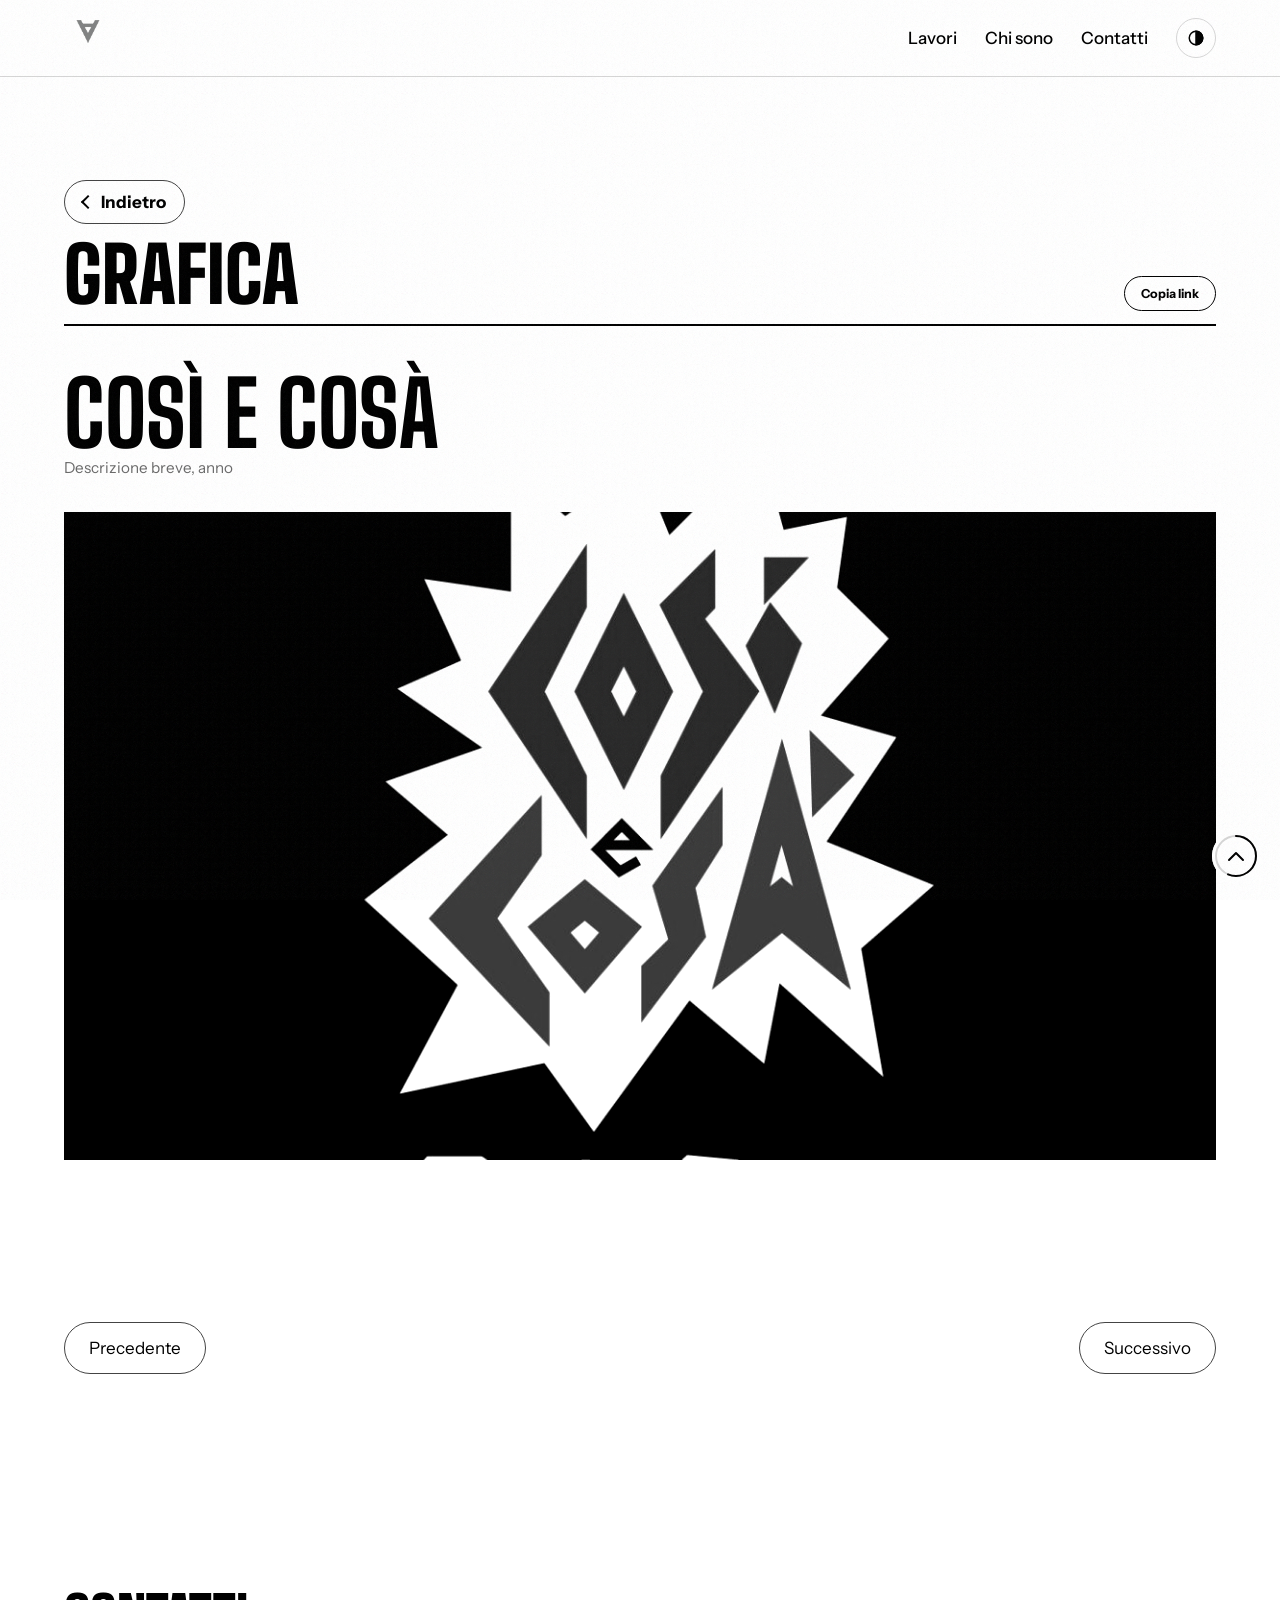
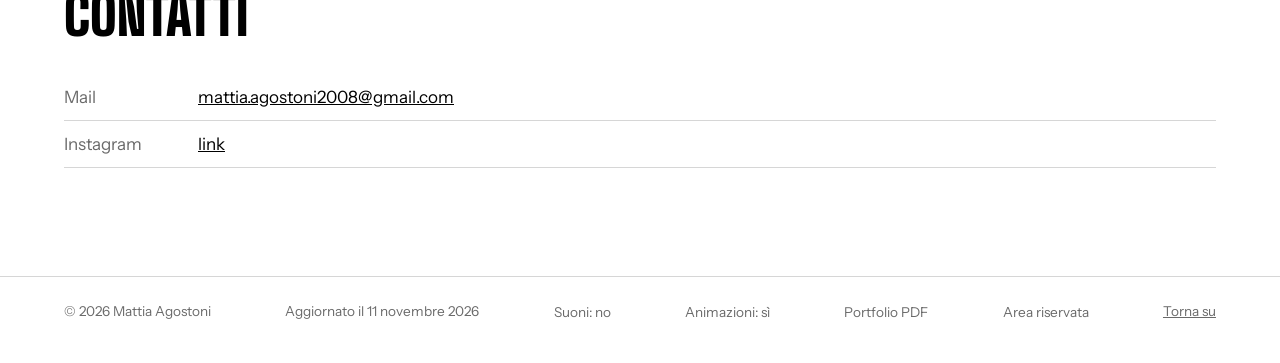
==== p/cosi-e-cosa.html @ ca1e12ce "Aggiornamento portfolio" ====
<!DOCTYPE html><html lang="it"><head><meta charset="utf-8"><meta name="viewport" content="width=device-width,initial-scale=1"><title>COSì E COSà | Mattia Agostoni</title><meta name="description" content="Descrizione breve, anno"><link rel="canonical" href="https://mattia-agostoni.vercel.app/p/cosi-e-cosa.html"><meta property="og:type" content="article"><meta property="og:title" content="COSì E COSà"><meta property="og:description" content="Descrizione breve, anno"><meta property="og:url" content="https://mattia-agostoni.vercel.app/p/cosi-e-cosa.html"><meta property="og:image" content="https://mattia-agostoni.vercel.app/immagini/1794385702316-6.jpg"><meta name="twitter:card" content="summary_large_image"><link rel="stylesheet" href="/style.css"><script>location.replace("/#/Grafica/cosi-e-cosa")</script></head><body><main class="nf"><h1>COSì E COSà</h1><p>Descrizione breve, anno</p><img src="https://mattia-agostoni.vercel.app/immagini/1794385702316-6.jpg" alt="COSì E COSà" style="max-width:min(100%,900px)"><a class="nfb" href="/#/Grafica/cosi-e-cosa">Apri il progetto</a></main></body></html>
---- style.css ----
*{box-sizing:border-box;margin:0;padding:0}
:root{--k:#000;--w:#fff;--g:#7a7a7a;--l:#262626;--d:'Big Shoulders Display',Impact,'Arial Narrow',sans-serif}
html{scroll-behavior:smooth}
body{background:var(--k);color:var(--w);font:400 17px/1.55 'Instrument Sans',system-ui,sans-serif;overflow-x:hidden}
body::after{content:"";position:fixed;inset:0;pointer-events:none;opacity:.1;z-index:50;animation:gr .7s steps(4) infinite;background:url("data:image/svg+xml,%3Csvg xmlns='http://www.w3.org/2000/svg' width='200' height='200'%3E%3Cfilter id='n'%3E%3CfeTurbulence baseFrequency='.9' numOctaves='2'/%3E%3C/filter%3E%3Crect width='200' height='200' filter='url(%23n)'/%3E%3C/svg%3E")}
a{color:inherit}
ul{list-style:none}
img:not([src]){display:none}
section{padding:14vh 5vw}
:focus-visible{outline:2px solid var(--w);outline-offset:3px}

/* nav */
.nav{position:fixed;top:0;left:0;right:0;z-index:20;display:flex;justify-content:space-between;align-items:center;padding:14px 5vw;background:rgba(0,0,0,.82);backdrop-filter:blur(8px);border-bottom:1px solid var(--l)}
.logo{display:flex;align-items:center;gap:10px;min-width:60px;min-height:36px;font:900 1.7rem var(--d)}
.logo img{height:36px;width:auto}
.logo img.iv{filter:invert(1)}
.logo img[src]~span{display:none}
.nav nav{display:flex;gap:28px}
.nav nav a{text-decoration:none;font-weight:500}
.nav nav a:hover{text-decoration:underline;text-underline-offset:6px}

/* hero */
.hero{position:relative;overflow:hidden;isolation:isolate;min-height:100vh;display:flex;flex-direction:column;justify-content:flex-end;padding:0 5vw 7vh}
h1{font:900 clamp(4.5rem,13vw,13rem)/.8 var(--d);text-transform:uppercase;letter-spacing:-.015em}
h1 span{display:block;animation:up 1.1s cubic-bezier(.16,1,.3,1) both}h1 .o{animation-delay:.15s}@keyframes up{from{transform:translateY(35%);clip-path:inset(100% 0 0 0)}to{transform:none;clip-path:inset(-30% -5% -30% -5%)}}
.o{color:transparent;-webkit-text-stroke:2px var(--w)}
.row{display:flex;justify-content:space-between;align-items:end;gap:24px;margin-top:5vh;border-top:1px solid var(--l);padding-top:22px}
.row p{max-width:36ch;font-size:1.15rem}
.row a{font-weight:700;text-underline-offset:6px}

/* headings */
.sh{position:relative;border-bottom:1px solid var(--l);padding-bottom:14px;margin-bottom:6vh}
h2{font:900 clamp(2.8rem,8vw,7rem)/.95 var(--d);text-transform:uppercase}

/* work */
#grid{display:grid;grid-template-columns:repeat(auto-fill,minmax(min(100%,340px),1fr));gap:56px 28px}
.card:nth-child(3n+2){margin-top:9vh}
.card{position:relative}
.ph,.media{position:relative;overflow:hidden;background:repeating-linear-gradient(45deg,#161616 0 10px,#0e0e0e 10px 20px)}
.media{aspect-ratio:4/5;cursor:pointer}
.card:nth-child(3n+2) .media{aspect-ratio:1}
.card:nth-child(3n) .media{aspect-ratio:5/4}
.ph img,.media img{width:100%;height:100%;object-fit:cover;filter:grayscale(1) contrast(1.12);transition:filter .5s,transform .7s}
.card:hover .media img{filter:none;transform:scale(1.04)}
.card[data-video] .media::after{content:"";position:absolute;right:16px;bottom:16px;width:52px;height:52px;border-radius:50%;background:var(--w) url("data:image/svg+xml,%3Csvg xmlns='http://www.w3.org/2000/svg' viewBox='0 0 24 24'%3E%3Cpath d='M9 6.5v11l9-5.5z'/%3E%3C/svg%3E") center/26px no-repeat}
.meta{padding-top:14px}
h3{font:800 1.9rem/1 var(--d);text-transform:uppercase}
.meta p{color:var(--g)}

/* about (inverted) */
.inv{background:var(--w);color:var(--k)}
.inv .sh{border-color:#c9c9c9}
.inv .ph{background:repeating-linear-gradient(45deg,#e4e4e4 0 10px,#efefef 10px 20px)}
.ab{display:grid;grid-template-columns:1fr 1.5fr;gap:6vw;align-items:start}
.ph{aspect-ratio:3/4;cursor:default}
.big{font:500 clamp(1.4rem,2.7vw,2.5rem)/1.25;max-width:30ch}
h4{font:800 1.5rem var(--d);text-transform:uppercase;margin:6vh 0 8px}
#sk li,#ct li{display:flex;gap:14px;align-items:baseline;padding:10px 0;border-bottom:1px solid currentColor}
#sk{max-width:520px}

/* contacts */
.mail{display:block;font:900 clamp(2.2rem,9vw,9rem)/.95 var(--d);text-transform:uppercase;text-decoration:none;word-break:break-all;margin-bottom:6vh}
.mail:hover{color:transparent;-webkit-text-stroke:2px var(--w)}
#ct li{border-color:var(--l)}
#ct li span{min-width:120px;color:var(--g)}
footer{display:flex;justify-content:space-between;padding:24px 5vw 40px;color:var(--g);border-top:1px solid var(--l)}

/* editor */
button{font:700 .78rem 'Instrument Sans',sans-serif;background:var(--w);color:var(--k);border:0;padding:10px 14px;cursor:pointer}
button:hover{background:#cfcfcf}
.tl,.ad,.x{display:none}
.tl{position:absolute;top:10px;left:10px;right:10px;flex-wrap:wrap;gap:6px;z-index:3}
.ad{background:none;color:inherit;border:1px dashed currentColor;width:100%;margin-top:34px;padding:16px}
.ad:hover{background:rgba(127,127,127,.2)}
.x{cursor:pointer;margin-left:auto;font-size:.75rem;background:var(--w);color:var(--k);padding:2px 7px}
body.edit .tl{display:flex}
body.edit .ad{display:block}
body.edit .x{display:inline}
body.edit [data-e]{outline:1px dashed #888;outline-offset:3px;cursor:text}
body.edit [data-img]{outline:2px dashed #888;outline-offset:-2px;cursor:copy}
body.edit .media{cursor:copy}
#bar{display:none;position:fixed;bottom:16px;left:50%;transform:translateX(-50%);z-index:60;background:var(--k);border:1px solid #555;padding:8px;gap:8px;align-items:center;max-width:96vw;flex-wrap:wrap;justify-content:center}
html.admin #bar{display:flex}
#bar b{font-size:.75rem;color:var(--g);padding:0 8px}
#ts{position:fixed;top:80px;left:50%;transform:translateX(-50%);z-index:80;background:var(--w);color:var(--k);padding:12px 18px;font-weight:700;display:none;max-width:90vw}
#ts.on{display:block}

/* pagine e animazioni */
body:not(.pg) #lavori,body.pg .hero,body.pg #chi,body.pg #ix{display:none}
#lavori{padding-top:20vh}
.bk{display:block;margin-bottom:14px;font-weight:700;text-underline-offset:6px}
.sh::after{content:"";position:absolute;left:0;right:0;bottom:-1px;height:2px;background:currentColor;transform:scaleX(0);transform-origin:left;transition:transform 1.3s cubic-bezier(.16,1,.3,1)}
.sh.vw::after{transform:none}
.sh h2{transform:translateY(45%);clip-path:inset(100% 0 0 0);transition:transform 1s cubic-bezier(.16,1,.3,1),clip-path 1s cubic-bezier(.16,1,.3,1)}
.sh.vw h2{transform:none;clip-path:inset(-20% -2% -20% -2%)}
.ab .ph{clip-path:inset(0 100% 0 0);transition:clip-path 1.3s cubic-bezier(.7,0,.2,1)}
.ab.vw .ph{clip-path:inset(0)}
#cats li{display:flex;align-items:baseline;gap:20px;padding:2.2vh 0;border-bottom:1px solid var(--l);opacity:0;transform:translateY(60px);transition:opacity .8s,transform 1s cubic-bezier(.16,1,.3,1)}
#ix.vw #cats li{opacity:1;transform:none}
#cats li:nth-child(2){transition-delay:.12s}#cats li:nth-child(3){transition-delay:.24s}#cats li:nth-child(4){transition-delay:.36s}
#cats a{font:900 clamp(3.4rem,13vw,12rem)/.92 var(--d);text-transform:uppercase;text-decoration:none;transition:transform .6s cubic-bezier(.16,1,.3,1),color .3s}
#cats li:hover a{transform:translateX(3vw);color:transparent;-webkit-text-stroke:2px var(--w)}
#cats .n{margin-left:auto;color:var(--g);white-space:nowrap}
#lavori .card{animation:cin 1s cubic-bezier(.16,1,.3,1) backwards}
#lavori .card:nth-child(2){animation-delay:.1s}#lavori .card:nth-child(3){animation-delay:.2s}#lavori .card:nth-child(4){animation-delay:.3s}
@keyframes cin{from{clip-path:inset(100% 0 0 0);transform:translateY(50px)}to{clip-path:inset(0);transform:none}}
#wp{position:fixed;inset:0;background:var(--w);z-index:85;transform:translateY(100%);pointer-events:none}
#wp b{position:absolute;inset:0;display:grid;place-items:center;font:900 clamp(3rem,16vw,14rem)/1 var(--d);color:var(--k);text-transform:uppercase}
#wp.go{animation:wp 1.05s cubic-bezier(.76,0,.24,1)}
@keyframes wp{0%{transform:translateY(100%)}45%,55%{transform:none}100%{transform:translateY(-100%)}}
#fp{position:fixed;left:0;top:0;width:min(26vw,300px);aspect-ratio:4/5;overflow:hidden;pointer-events:none;z-index:40;opacity:0;background:#111;transition:transform .45s cubic-bezier(.16,1,.3,1),opacity .3s}
#fp.on{opacity:1}
#fp img{width:100%;height:100%;object-fit:cover;filter:grayscale(1) contrast(1.1)}
@media(hover:none){#fp{display:none}}
/* novita */
@keyframes gr{25%{background-position:-40px 30px}50%{background-position:30px -50px}75%{background-position:-20px -20px}}
#pg{position:fixed;top:0;left:0;height:3px;width:0;background:var(--w);z-index:90}
.reel{position:absolute;inset:0;width:100%;height:100%;object-fit:cover;filter:grayscale(1) contrast(1.25);opacity:.5;z-index:-1}
.reel:not([src]){display:none}
.sx{display:flex;justify-content:space-between;align-items:end;gap:16px}
.fb{display:flex;flex-wrap:wrap;gap:8px;margin-bottom:5vh}
.f{background:none;color:var(--w);border:1px solid var(--w);padding:9px 16px;border-radius:99px}
.f:hover{background:#222}
.f.on{background:var(--w);color:var(--k)}
.gal{display:none}
.pv{position:absolute;inset:0;width:100%;height:100%;object-fit:cover;filter:grayscale(1)}
#lbn{position:absolute;bottom:20px;left:0;right:0;display:flex;justify-content:center;align-items:center;gap:16px}
.ba{position:relative;width:min(92vw,1000px);aspect-ratio:4/3;overflow:hidden}
#lbc .ba img{position:absolute;inset:0;width:100%;height:100%;max-width:none;max-height:none;object-fit:cover}
.ba i{position:absolute;top:0;bottom:0;width:3px;margin-left:-1px;background:var(--w);pointer-events:none}
.ba span{position:absolute;bottom:12px;padding:3px 9px;background:var(--w);color:var(--k);font-weight:700;font-size:.75rem}
.ba input{position:absolute;inset:0;width:100%;height:100%;opacity:0;cursor:ew-resize}
/* lightbox + cursor */
#lb{position:fixed;inset:0;background:rgba(0,0,0,.95);z-index:70;display:none;place-items:center;padding:4vw}
#lb.on{display:grid}
#lbc img,#lbc video{max-width:92vw;max-height:84vh}
#lbc iframe{width:min(92vw,1100px);aspect-ratio:16/9;border:0}
#lb [data-act=close]{position:absolute;top:16px;right:16px}
#cu{position:fixed;left:-99px;top:-99px;width:16px;height:16px;border-radius:50%;background:#fff;mix-blend-mode:difference;pointer-events:none;z-index:99;transform:translate(-50%,-50%);transition:width .3s,height .3s}
#cu.h{width:60px;height:60px}
#cu.s{width:240px;height:240px}
@media(hover:none){#cu{display:none}}
@media(max-width:720px){.ab{grid-template-columns:1fr}.card:nth-child(3n+2){margin-top:0}.nav nav{gap:16px}.row{flex-direction:column;align-items:start}}
@media(prefers-reduced-motion:reduce){*{transition:none!important;animation:none!important;scroll-behavior:auto!important}}

#bar button{background:none;color:var(--w);border:1px solid #666}
#bar button:hover{background:#222}
#bar [data-act=pub]{background:var(--w);color:var(--k);border-color:var(--w)}
#bar [data-act=pub]:hover{background:#cfcfcf}
.lk{background:none;color:var(--g);padding:0;font-weight:400;font-size:.85rem}
.lk:hover{background:none;color:var(--w)}

#sk{max-width:680px}
#sk li{flex-wrap:wrap;align-items:center;border:0;padding:12px 0;gap:6px 16px}
#sk li>span:first-child{flex:0 0 min(46%,260px)}
.bar{flex:1;min-width:80px;height:10px;background:rgba(127,127,127,.3);overflow:hidden}
.bar i{display:block;height:100%;background:currentColor;transform:scaleX(0);transform-origin:left;transition:transform 1.5s cubic-bezier(.16,1,.3,1)}
.ab.vw .bar i{transform:scaleX(var(--p))}
.pc{min-width:3.4em;text-align:right;font-variant-numeric:tabular-nums}
.rg{display:none;flex:1 0 100%;accent-color:currentColor}
body.edit .rg{display:block}
body.edit .sel{outline:2px solid currentColor}

/* editor moderno */
#bar{border-radius:28px;padding:6px;gap:4px;background:rgba(18,18,18,.85);backdrop-filter:blur(14px);border:1px solid #333;box-shadow:0 10px 40px rgba(0,0,0,.55)}
#bar button,#bar summary,.tl button,.tl summary{display:inline-block;background:none;color:#fff;border:0;border-radius:99px;padding:10px 16px;font:600 .85rem 'Instrument Sans',sans-serif;cursor:pointer;list-style:none}
#bar button:hover,#bar summary:hover{background:#2a2a2a}
#bar .pb{background:#fff;color:#000}
#bar .pb:hover{background:#ddd}
.tz{display:flex}
.sw i{display:inline-block;width:34px;height:20px;border-radius:99px;background:#444;position:relative;vertical-align:middle;margin-right:8px;transition:background .25s}
.sw i::after{content:"";position:absolute;top:3px;left:3px;width:14px;height:14px;border-radius:50%;background:#fff;transition:transform .25s}
.sw.on i{background:#fff}
.sw.on i::after{transform:translateX(14px);background:#000}
.mn{position:relative}
.mn summary::-webkit-details-marker{display:none}
.mn>div{position:absolute;bottom:calc(100% + 12px);left:50%;transform:translateX(-50%);min-width:200px;background:#121212;border:1px solid #333;border-radius:18px;padding:6px;display:grid;box-shadow:0 10px 40px rgba(0,0,0,.55);z-index:5}
.mn>div button{text-align:left;border-radius:12px;white-space:nowrap}
.tl button,.tl summary{background:rgba(0,0,0,.75);backdrop-filter:blur(8px);padding:8px 14px;font-size:.8rem}
.tl button:hover,.tl summary:hover{background:#000}
.tl .mn>div{bottom:auto;top:calc(100% + 8px);left:0;transform:none}
.ad{border-radius:16px}
#ts{border-radius:14px}
body.edit [data-e]{outline:1px solid rgba(150,150,150,.4);outline-offset:4px;border-radius:3px}
body.edit [data-e]:hover{outline-color:currentColor}
body.edit [data-img]{outline:2px solid rgba(255,255,255,.45);outline-offset:-2px}
body.edit .media::before,body.edit .ph::before{content:"Cambia foto";position:absolute;left:50%;top:50%;transform:translate(-50%,-50%);z-index:2;padding:8px 14px;border-radius:99px;background:rgba(0,0,0,.75);color:#fff;font:600 .8rem 'Instrument Sans',sans-serif;opacity:0;transition:opacity .2s;pointer-events:none}
body.edit .media:hover::before,body.edit .ph:hover::before{opacity:1}
body.edit .sel{outline:2px solid currentColor}
#md{position:fixed;inset:0;z-index:95;background:rgba(0,0,0,.7);backdrop-filter:blur(6px);display:none;place-items:center}
#md.on{display:grid}
#mf{background:#111;color:#fff;border:1px solid #333;border-radius:20px;padding:26px;width:min(92vw,420px);display:grid;gap:16px}
#mt{font:700 1.15rem 'Instrument Sans',sans-serif}
#mi{background:#000;color:#fff;border:1px solid #444;border-radius:12px;padding:13px 16px;font:inherit}
#mi:focus{outline:2px solid #fff}
#mf div{display:flex;gap:8px;justify-content:flex-end}
#mf button{border-radius:99px;padding:10px 20px}
#mx{background:none;color:#fff;border:1px solid #444}
body.edit .media:not(:has(img[src]))::before{content:"+ Copertina";opacity:1}
div.mail:hover{color:inherit;-webkit-text-stroke:0}
.mn>div{max-height:60vh;overflow:auto}

.logo{min-height:48px;font-size:2.1rem}
.logo img{height:48px}
body:not(.edit) .logo{cursor:pointer}
#cats .x{margin-left:8px}
#grid.dense{grid-auto-rows:8px;grid-auto-flow:row dense;row-gap:0}
#grid.dense .card{margin-top:0;align-self:start}

/* pulsanti piu moderni */
button{border-radius:99px;transition:background .2s,color .2s,transform .2s}
button:active{transform:scale(.96)}
.x{border-radius:99px;padding:4px 11px;font-weight:600}
.nav nav a{position:relative;padding:4px 0}
.nav nav a::after{content:"";position:absolute;left:0;right:0;bottom:0;height:1.5px;background:currentColor;transform:scaleX(0);transform-origin:right;transition:transform .5s cubic-bezier(.16,1,.3,1)}
.nav nav a:hover::after{transform:scaleX(1);transform-origin:left}
.nav nav a:hover{text-decoration:none}
.row a{display:inline-flex;align-items:center;gap:10px;padding:14px 26px;border:1px solid var(--w);border-radius:99px;text-decoration:none;font-weight:600;transition:background .3s,color .3s,transform .4s cubic-bezier(.16,1,.3,1)}
.row a::after{content:"";width:9px;height:9px;border-right:2px solid currentColor;border-bottom:2px solid currentColor;transform:rotate(45deg) translateY(-2px)}
.row a:hover{background:var(--w);color:var(--k)}
.row a:hover,.f:hover{transform:translate(var(--mx,0px),var(--my,0px))}
.bk{display:inline-flex;align-items:center;gap:8px;padding:8px 18px;border:1px solid #444;border-radius:99px;text-decoration:none;transition:background .25s,color .25s}
.bk::before{content:"";width:8px;height:8px;border-left:2px solid currentColor;border-bottom:2px solid currentColor;transform:rotate(45deg)}
.bk:hover{background:var(--w);color:var(--k)}
.hero h1{transform:translateY(var(--sy,0px));will-change:transform}
.card h3{display:inline;background:linear-gradient(currentColor,currentColor) 0 100%/0 2px no-repeat;transition:background-size .5s cubic-bezier(.16,1,.3,1)}
.card:hover h3{background-size:100% 2px}
/* lightbox */
#lb.on{animation:fade .3s}
#lbc>*{animation:lbc .5s cubic-bezier(.16,1,.3,1)}
#lb .lbx,#lb .lbp,#lb .lbq{display:grid;place-items:center;width:52px;height:52px;padding:0;border-radius:50%;background:rgba(255,255,255,.1);color:#fff;border:1px solid rgba(255,255,255,.18);backdrop-filter:blur(10px);transition:background .25s,color .25s,transform .35s cubic-bezier(.16,1,.3,1)}
#lb .lbx:hover,#lb .lbp:hover,#lb .lbq:hover{background:#fff;color:#000}
#lb .lbx{position:absolute;top:20px;right:20px}
#lb .lbx:hover{transform:rotate(90deg)}
#lbn{position:absolute;inset:0;display:block;pointer-events:none}
#lbn .lbp,#lbn .lbq{position:absolute;top:calc(50% - 26px);pointer-events:auto}
#lbn .lbp{left:20px}
#lbn .lbq{right:20px}
#lbn .lbp:hover{transform:translateX(-4px)}
#lbn .lbq:hover{transform:translateX(4px)}
#lbs{position:absolute;bottom:24px;left:50%;transform:translateX(-50%);padding:6px 14px;border-radius:99px;background:rgba(255,255,255,.1);backdrop-filter:blur(10px);font-size:.85rem;font-variant-numeric:tabular-nums}
#lbs:empty{display:none}
/* animazioni */
@keyframes fade{from{opacity:0}}
@keyframes lbc{from{opacity:0;transform:scale(.96)}}
@keyframes tin{from{opacity:0;transform:translate(-50%,-14px)}}
@keyframes pop{from{opacity:0;transform:translateY(14px) scale(.97)}}
@keyframes mnin{from{opacity:0;transform:translate(-50%,8px) scale(.97)}}
@keyframes mnin2{from{opacity:0;transform:translateY(-6px) scale(.97)}}
@keyframes barin{from{opacity:0;transform:translate(-50%,24px)}}
#ts.on{animation:tin .4s cubic-bezier(.16,1,.3,1)}
#md.on #mf{animation:pop .4s cubic-bezier(.16,1,.3,1)}
.mn[open]>div{animation:mnin .25s cubic-bezier(.16,1,.3,1)}
.tl .mn[open]>div{animation:mnin2 .25s cubic-bezier(.16,1,.3,1)}
html.admin #bar{animation:barin .7s cubic-bezier(.16,1,.3,1)}

/* transizione di pagina: solo la parola */
#wp{position:fixed;inset:0;z-index:85;display:none;place-items:center;pointer-events:none;background:none;transform:none;mix-blend-mode:difference}
#wp.go{display:grid;animation:none}
#wp b{position:static;display:flex;font:900 clamp(4rem,19vw,19rem)/1 var(--d);color:#fff;text-transform:uppercase;letter-spacing:-.01em}
#wp b span{display:block;overflow:hidden;padding:.05em .01em}
#wp b i{display:block;font-style:normal;animation:wl .85s cubic-bezier(.76,0,.24,1) both;animation-delay:calc(var(--i)*.025s)}
@keyframes wl{0%{transform:translateY(112%) skewY(9deg)}28%,56%{transform:none}100%{transform:translateY(-112%) skewY(-9deg)}}
#root{transition:opacity .22s ease}
body.tr #root{opacity:0}
/* barra di modifica chiusa/aperta */
#bar{width:max-content;max-width:96vw;gap:0;flex-wrap:nowrap;padding:5px}
#bar .bt{position:relative;flex:none;display:grid;place-items:center;width:46px;height:46px;padding:0;border-radius:50%;background:#fff;color:#000}
#bar .bt:hover{background:#ddd;transform:scale(1.06)}
.bt svg{grid-area:1/1;transition:transform .55s cubic-bezier(.16,1,.3,1),opacity .3s}
.bt .i2{opacity:0;transform:rotate(-90deg) scale(.5)}
#bar.open .bt .i1{opacity:0;transform:rotate(90deg) scale(.5)}
#bar.open .bt .i2{opacity:1;transform:none}
body.edit .bt::after{content:"";position:absolute;top:0;right:0;width:12px;height:12px;border-radius:50%;background:#22c55e;border:2px solid #121212}
.bi{display:flex;flex-wrap:nowrap;align-items:center;gap:4px;max-width:0;overflow:hidden;opacity:0;transition:max-width .7s cubic-bezier(.16,1,.3,1),opacity .4s}
#bar.open .bi{opacity:1}
#bar.full .bi{overflow:visible}
.bi>*{flex:none}
.bi>:first-child{margin-left:8px}
#bar button,#bar summary{white-space:nowrap}
#bar.open .bi>*{animation:bc .55s cubic-bezier(.16,1,.3,1) both}
.bi>:nth-child(1){animation-delay:.08s}.bi>:nth-child(2){animation-delay:.12s}.bi>:nth-child(3){animation-delay:.16s}.bi>:nth-child(4){animation-delay:.2s}
.bi>:nth-child(5){animation-delay:.24s}.bi>:nth-child(6){animation-delay:.28s}.bi>:nth-child(7){animation-delay:.32s}.bi>:nth-child(8){animation-delay:.36s}
@keyframes bc{from{opacity:0;transform:translateY(10px) scale(.92)}}
@media(max-width:820px){.bi{flex-wrap:wrap;justify-content:center}}

/* tema chiaro */
html.lt{--k:#fff;--w:#000;--g:#6a6a6a;--l:#d6d6d6}
html.lt .nav{background:rgba(255,255,255,.85)}
html.lt .ph,html.lt .media{background:repeating-linear-gradient(45deg,#e8e8e8 0 10px,#f2f2f2 10px 20px)}
html.lt .inv .ph{background:repeating-linear-gradient(45deg,#161616 0 10px,#0e0e0e 10px 20px)}
html.lt body::after{opacity:.06}
.nav nav{align-items:center}
.th{display:grid;place-items:center;width:40px;height:40px;padding:0;background:none;color:inherit;border:1px solid var(--l);border-radius:50%}
.th:hover{background:var(--w);color:var(--k)}
::view-transition-old(root),::view-transition-new(root){animation:none;mix-blend-mode:normal}
::view-transition-new(root){animation:vtc .8s cubic-bezier(.16,1,.3,1)}
@keyframes vtc{from{clip-path:circle(0 at var(--tx,50%) var(--ty,50%))}to{clip-path:circle(150vmax at var(--tx,50%) var(--ty,50%))}}
/* pagina del progetto */
.card .det{display:none}
.dsc{font-size:clamp(1.1rem,1.8vw,1.5rem);line-height:1.5;max-width:60ch}
.dsc:empty{display:none}
body.edit .dsc:empty{display:block;color:#777}
body.edit .dsc:empty::before{content:"Racconta il progetto: idea, ruolo, strumenti, risultato…"}
.emb iframe,.emb video{width:100%;aspect-ratio:16/9;border:0;margin-bottom:28px;background:#000}
body.pj #grid{display:block}
body.pj .card{margin-top:0!important;display:flex;flex-direction:column;gap:32px;animation:none}
body.pj .card .meta{order:1;padding:0}
body.pj .card .media{order:2;aspect-ratio:16/9;cursor:zoom-in;transform:none!important}
body.pj .card .det{display:block;order:3;max-width:900px}
body.pj .card .gal{display:grid;order:4;grid-template-columns:repeat(auto-fit,minmax(min(100%,420px),1fr));gap:20px}
body.pj .card .gal img{width:100%;height:auto;cursor:zoom-in}
body.pj .card h3{display:block;font-size:clamp(2.6rem,9vw,8rem);line-height:.95;background:none}
body.pj [data-act=film],body.pj #lavori>.ad{display:none!important}
#pn{display:none}
body.pj #pn{display:flex;justify-content:space-between;gap:16px;flex-wrap:wrap;margin-top:10vh}
#pn a{padding:12px 24px;border:1px solid #444;border-radius:99px;text-decoration:none;transition:background .25s,color .25s}
#pn a:hover{background:var(--w);color:var(--k)}
/* bozze, trascinamento, inclinazione */
body:not(.edit) .card[data-draft]{display:none}
body.edit .card[data-draft]{opacity:.45}
body.edit .card[data-draft] .meta::after{content:"Bozza: nascosto ai visitatori";display:block;margin-top:6px;font-size:.8rem;color:var(--g)}
.dg{display:inline-block;cursor:grab;background:rgba(0,0,0,.75);color:#fff;border-radius:99px;padding:8px 14px;font:600 .8rem 'Instrument Sans',sans-serif;user-select:none}
.card.dragging{opacity:.35}
.media{transition:transform .3s cubic-bezier(.16,1,.3,1)}
body:not(.edit):not(.pj) .card:hover .media{transform:perspective(900px) rotateX(var(--rx,0deg)) rotateY(var(--ry,0deg)) scale(1.02)}
/* nome, cursore con scritte, scrivimi */
.hero h1 .ch{display:inline-block;font-style:normal;transition:transform .35s cubic-bezier(.16,1,.3,1)}
#cu{display:grid;place-items:center}
#cu::after{content:attr(data-t);color:#000;font:700 .78rem 'Instrument Sans',sans-serif;opacity:0;transition:opacity .2s}
#cu.l{width:88px;height:88px}
#cu.l::after{opacity:1}
.acts{display:flex;gap:10px;flex-wrap:wrap}
.row a.wr{background:var(--w);color:var(--k)}
.row a.wr::after{display:none}
.row a.wr:hover{background:transparent;color:var(--w)}
/* CV */
#cv:not(:has(#tl li)):not(:has(#cvl[data-f])){display:none}
body.edit #cv{display:block!important}
body.pg #cv{display:none!important}
#tl{max-width:900px}
#tl li{display:grid;grid-template-columns:140px 1fr auto;gap:8px 24px;padding:22px 0;border-bottom:1px solid var(--l);align-items:baseline}
.yr{font:800 1.6rem var(--d);text-transform:uppercase}
#tl p{color:var(--g)}
.dlcv{display:inline-flex;margin-top:5vh;padding:14px 26px;border-radius:99px;background:var(--w);color:var(--k);font-weight:700;text-decoration:none;transition:transform .3s cubic-bezier(.16,1,.3,1)}
.dlcv:hover{transform:translateY(-3px)}
#cvl:not([data-f]){display:none}
@media(max-width:720px){#tl li{grid-template-columns:90px 1fr}}
/* anteprima da telefono */
#pvw{position:fixed;inset:0;z-index:92;background:rgba(0,0,0,.82);backdrop-filter:blur(8px);display:none;place-items:center}
#pvw.on{display:grid;animation:fade .3s}
#pvf{width:min(94vw,402px);height:min(88vh,850px);border-radius:40px;border:9px solid #222;overflow:hidden;background:#000;box-shadow:0 30px 90px rgba(0,0,0,.6)}
#pvf iframe{width:100%;height:100%;border:0;background:#000}
#pvw .lbx{position:absolute;top:20px;right:20px;display:grid;place-items:center;width:52px;height:52px;padding:0;border-radius:50%;background:rgba(255,255,255,.1);color:#fff;border:1px solid rgba(255,255,255,.18)}
#pvw .lbx:hover{background:#fff;color:#000}

/* disponibilita */
.avail{display:inline-flex;align-items:center;gap:10px;align-self:flex-start;padding:8px 16px;border:1px solid var(--l);border-radius:99px;margin-bottom:3vh;font-size:.9rem}
.avail i{width:9px;height:9px;border-radius:50%;background:#22c55e;animation:pulse 2s infinite}
@keyframes pulse{0%{box-shadow:0 0 0 0 rgba(34,197,94,.6)}70%,100%{box-shadow:0 0 0 10px rgba(34,197,94,0)}}
.avail[data-off]{display:none}
body.edit .avail[data-off]{display:inline-flex;opacity:.45}
/* in evidenza */
#feat:not(:has(.fi)){display:none}
body.pg #feat{display:none}
#fw{display:grid;grid-template-columns:repeat(auto-fit,minmax(min(100%,300px),1fr));gap:28px}
.fi{display:grid;gap:8px;text-decoration:none}
.fm{display:block;aspect-ratio:4/5;overflow:hidden;background:repeating-linear-gradient(45deg,#161616 0 10px,#0e0e0e 10px 20px)}
.fm img{width:100%;height:100%;object-fit:cover;filter:grayscale(1) contrast(1.1);transition:filter .5s,transform .7s cubic-bezier(.16,1,.3,1)}
.fi:hover .fm img{filter:none;transform:scale(1.05)}
.fi b{font:800 1.5rem/1 var(--d);text-transform:uppercase}
.fi small{color:var(--g)}
body.edit .card[data-feat] .meta::before{content:"In evidenza";display:inline-block;margin-bottom:6px;padding:3px 10px;border-radius:99px;background:var(--w);color:var(--k);font-size:.75rem;font-weight:700}
/* colori e font del progetto */
.card .pal{display:none}
body.pj .card .pal{display:flex;flex-wrap:wrap;gap:12px 20px;align-items:center;margin-top:22px}
body.pj .card .pal:not(:has(.col)):not(:has(.fnt:not(:empty))){display:none}
body.pj.edit .card .pal{display:flex!important}
.cols{display:flex;flex-wrap:wrap;gap:10px}
.col{position:relative;display:inline-flex;align-items:center;gap:10px;padding:6px 14px 6px 6px;border:1px solid var(--l);border-radius:99px;cursor:copy}
.col i{width:30px;height:30px;border-radius:50%;border:1px solid rgba(127,127,127,.4)}
.col b:not(.x){font:600 .85rem 'Instrument Sans',sans-serif;letter-spacing:.04em}
.cin{display:none}
body.edit .cin{display:block;position:absolute;left:6px;top:6px;width:30px;height:30px;opacity:0;cursor:pointer;padding:0;border:0}
.fnt{color:var(--g);font-size:.95rem}
.fnt:not(:empty)::before{content:"Font: "}
body.edit .fnt:empty::before{content:"Font usati (es. Big Shoulders Display, Instrument Sans)";color:#777}
.pal .ad{width:auto;margin:0;padding:10px 16px}
/* blocchi della pagina progetto */
.bks{display:flex;flex-direction:column;gap:36px;margin-top:8px}
.blk{position:relative}
.b-t{font-size:clamp(1.1rem,1.8vw,1.5rem);line-height:1.55;max-width:60ch}
.blk blockquote{font:800 clamp(1.8rem,4.5vw,3.6rem)/1.05 var(--d);text-transform:uppercase;border-left:3px solid currentColor;padding-left:24px;margin:0}
.blk .qn{color:var(--g);margin-top:12px;padding-left:27px}
.bp{position:relative;overflow:hidden;aspect-ratio:4/3;background:repeating-linear-gradient(45deg,#161616 0 10px,#0e0e0e 10px 20px)}
.bp img{width:100%;height:100%;object-fit:cover;display:block}
.blk[data-t=i] .bp:has(img[src]){aspect-ratio:auto}
.blk[data-t=i] .bp img{height:auto}
.blk[data-t=i2] .bc{display:grid;grid-template-columns:1fr 1fr;gap:20px}
.blk[data-t=i2] .bp{aspect-ratio:4/5}
.bks img{cursor:zoom-in}
body.edit .bks img{cursor:copy}
.vb iframe,.vb video{width:100%;aspect-ratio:16/9;border:0;background:#000;display:block}
.vb:empty{aspect-ratio:16/9;background:repeating-linear-gradient(45deg,#161616 0 10px,#0e0e0e 10px 20px)}
.bct{display:none}
body.edit .bct{display:flex;gap:6px;position:absolute;top:8px;right:8px;z-index:3}
.bct button{background:rgba(0,0,0,.75);color:#fff;backdrop-filter:blur(8px);padding:7px 13px;font-size:.78rem}
.addb{display:none}
body.edit.pj .addb{display:flex;flex-wrap:wrap;gap:8px;align-items:center;margin-top:30px;padding-top:24px;border-top:1px dashed #555}
.addb span{color:var(--g)}
.addb button{background:none;color:var(--w);border:1px solid var(--l)}
.addb button:hover{background:var(--w);color:var(--k)}
@media(max-width:720px){.blk[data-t=i2] .bc{grid-template-columns:1fr}}

/* rullino automatico */
#mq{display:none;overflow:hidden;cursor:grab;touch-action:pan-y;user-select:none;-webkit-user-select:none;-webkit-mask-image:linear-gradient(90deg,transparent,#000 5%,#000 95%,transparent);mask-image:linear-gradient(90deg,transparent,#000 5%,#000 95%,transparent)}
#mq:active{cursor:grabbing}
body.film:not(.edit):not(.pj) #mq{display:block}
body.film:not(.edit):not(.pj) #grid{display:none}
.mt{display:flex;align-items:flex-start;gap:24px;width:max-content;will-change:transform}
.mi{flex:none;width:clamp(240px,26vw,380px);display:grid;gap:10px;text-decoration:none;-webkit-user-drag:none}
.mm{display:block;overflow:hidden;aspect-ratio:4/5;background:repeating-linear-gradient(45deg,#161616 0 10px,#0e0e0e 10px 20px)}
.mm img{width:100%;height:100%;object-fit:cover;filter:grayscale(1) contrast(1.1);transition:filter .5s,transform .7s cubic-bezier(.16,1,.3,1);pointer-events:none}
.mi:hover .mm img{filter:none;transform:scale(1.05)}
.mi b{font:800 1.6rem/1 var(--d);text-transform:uppercase}
.mi small{color:var(--g)}
/* parole che cambiano */
.rot{display:flex;flex-wrap:wrap;align-items:baseline;gap:.35em;margin-top:3vh;font:800 clamp(1.3rem,2.6vw,2.2rem)/1.15 var(--d);text-transform:uppercase;letter-spacing:.02em}
.rot .rw{min-width:1ch}
.cr{display:inline-block;width:3px;height:.95em;background:currentColor;margin-left:2px;transform:translateY(.12em);animation:blink 1s steps(1) infinite}
@keyframes blink{50%{opacity:0}}
.rot .x{margin-left:10px;font-family:'Instrument Sans',sans-serif;text-transform:none;letter-spacing:0}
/* numeri */
.stats{display:flex;flex-wrap:wrap;gap:4vh 8vw;padding:9vh 5vw;border-top:1px solid var(--l)}
.stat b{display:block;font:900 clamp(3.5rem,9vw,8rem)/1 var(--d);font-variant-numeric:tabular-nums}
.stat span{display:block;color:var(--g);margin-top:6px}
body.pg #st{display:none}
#st:not(:has(.stat:not([hidden]))){display:none}
/* copia link, aggiornato il, torna su */
.cpl{display:none}
body.pj .cpl{display:inline-block}
footer{flex-wrap:wrap;gap:8px 20px}
.upd{color:var(--g);font-size:.85rem}
.upd:empty{display:none}
#up{position:fixed;right:20px;bottom:20px;z-index:30;width:48px;height:48px;border-radius:50%;display:grid;place-items:center;background:var(--k);color:var(--w);cursor:pointer;opacity:0;pointer-events:none;transform:translateY(12px);transition:opacity .3s,transform .5s cubic-bezier(.16,1,.3,1)}
#up.on{opacity:1;pointer-events:auto;transform:none}
#up:hover{transform:translateY(-3px)}
#up svg{position:absolute;inset:2px;width:44px;height:44px}
#up .r0{stroke:var(--l)}
#up .r1{stroke:var(--w);transform:rotate(-90deg);transform-origin:center}

/* gerarchia dei testi */
:root{--e:cubic-bezier(.16,1,.3,1)}
section{padding:12vh 5vw}
.hero{padding-top:clamp(100px,16vh,160px)}
h1{font-size:clamp(4.2rem,12vw,12rem)}
.avail{font-size:.85rem;font-weight:500;margin-bottom:2.5vh}
.rot{font:700 clamp(1.1rem,2vw,1.6rem)/1.2 var(--d);letter-spacing:.06em;margin-top:2.5vh}
.rot>span:first-child{color:var(--g)}
.row{margin-top:4vh}
.row p{font-size:clamp(1rem,1.25vw,1.15rem);line-height:1.6;color:var(--g);max-width:42ch}
h2{font-size:clamp(2.4rem,6vw,5rem)}
.sh{margin-bottom:5vh}
#cats a{font-size:clamp(2.8rem,9.5vw,8.5rem)}
h3{font-size:1.6rem}
.meta p{font-size:.95rem}
body.pj .card h3{font-size:clamp(2.4rem,7vw,6rem)}
.big{font-size:clamp(1.3rem,2.2vw,1.9rem);line-height:1.35;font-weight:500;max-width:34ch}
h4{font:700 .8rem 'Instrument Sans',sans-serif;letter-spacing:.14em;text-transform:uppercase;color:var(--g);margin:5vh 0 6px}
#sk li>span:first-child{font-size:1.05rem;font-weight:500}
.mail{font-size:clamp(2rem,7vw,6rem)}
.yr{font-size:1.4rem}
#tl b[data-e]{font-size:1.15rem}
.dsc,.b-t{font-size:clamp(1.05rem,1.5vw,1.3rem);line-height:1.6}
.blk blockquote{font-size:clamp(1.6rem,3.8vw,3rem)}
.fi b,.mi b{font-size:1.4rem}
footer{font-size:.85rem}
/* numeri dentro Chi sono */
.ab .stats{padding:26px 0 0;margin-top:5vh;gap:2vh 5vw;border-top:1px solid rgba(127,127,127,.35)}
.ab .stat b{font:800 clamp(2rem,3.6vw,3rem)/1 var(--d)}
.ab .stat span{font-size:.9rem}
/* animazioni home */
@keyframes rise{from{opacity:0;transform:translateY(26px)}}
.avail{animation:rise 1s .5s var(--e) backwards}
.rot{animation:rise 1s .7s var(--e) backwards}
.row{animation:rise 1s .9s var(--e) backwards}
.ab .big,.ab #st,.ab h4{opacity:0;transform:translateY(34px);transition:opacity 1s var(--e),transform 1s var(--e)}
.ab.vw .big,.ab.vw #st,.ab.vw h4{opacity:1;transform:none}
.ab .big{transition-delay:.15s}.ab #st{transition-delay:.3s}.ab h4{transition-delay:.4s}
#sk li{position:relative;opacity:0;transform:translateX(-28px);transition:opacity .8s var(--e),transform .9s var(--e);transition-delay:var(--d,0s)}
.ab.vw #sk li{opacity:1;transform:none}
#sk li::after{content:"";position:absolute;left:0;right:0;bottom:0;height:1px;background:currentColor;opacity:.22;transform:scaleX(0);transform-origin:left;transition:transform 1.3s var(--e);transition-delay:var(--d,0s)}
.ab.vw #sk li::after{transform:none}
#sk li:nth-child(1){--d:.45s}#sk li:nth-child(2){--d:.57s}#sk li:nth-child(3){--d:.69s}#sk li:nth-child(4){--d:.81s}#sk li:nth-child(5){--d:.93s}#sk li:nth-child(6){--d:1.05s}#sk li:nth-child(n+7){--d:1.15s}
.bar{height:8px;border-radius:99px}
.bar i{position:relative;overflow:hidden;border-radius:99px;transition-delay:calc(var(--d,0s) + .25s)}
.bar i::after{content:"";position:absolute;inset:0;background:linear-gradient(90deg,transparent,rgba(255,255,255,.6),transparent);transform:translateX(-100%);animation:shn 1.6s 2.2s 2}
@keyframes shn{to{transform:translateX(100%)}}
.pc{font-variant-numeric:tabular-nums}
.mail{clip-path:inset(100% 0 0 0);transform:translateY(40%);transition:transform 1.1s var(--e),clip-path 1.1s var(--e)}
#contatti.vw .mail{clip-path:inset(-20% 0 -20% 0);transform:none}
#ct li{opacity:0;transform:translateY(22px);transition:opacity .9s var(--e),transform .9s var(--e)}
#contatti.vw #ct li{opacity:1;transform:none}
#ct li:nth-child(1){transition-delay:.3s}#ct li:nth-child(2){transition-delay:.4s}#ct li:nth-child(3){transition-delay:.5s}#ct li:nth-child(n+4){transition-delay:.6s}
#tl li{opacity:0;transform:translateY(22px);transition:opacity .9s var(--e),transform .9s var(--e)}
#cv.vw #tl li{opacity:1;transform:none}
#tl li:nth-child(2){transition-delay:.1s}#tl li:nth-child(3){transition-delay:.2s}#tl li:nth-child(n+4){transition-delay:.3s}
#feat.vw .fi{animation:rise .9s var(--e) backwards}
#feat.vw .fi:nth-child(2){animation-delay:.12s}#feat.vw .fi:nth-child(3){animation-delay:.24s}#feat.vw .fi:nth-child(n+4){animation-delay:.36s}
/* passaggio rullino e griglia */
.mi{animation:mi .9s var(--e) backwards;animation-delay:calc(var(--i,0)*80ms)}
@keyframes mi{from{opacity:0;transform:translateX(90px) scale(.95)}}
@keyframes mo{to{opacity:0;transform:translateX(-140px) scale(.94)}}
@keyframes co{to{opacity:0;transform:translateY(-34px) scale(.95)}}
#mq.out .mi{animation:mo .4s cubic-bezier(.7,0,.84,0) forwards;animation-delay:calc(var(--i,0)*35ms)}
#grid.out .card{animation:co .4s cubic-bezier(.7,0,.84,0) forwards}
#grid.out .card:nth-child(2){animation-delay:.05s}#grid.out .card:nth-child(3){animation-delay:.1s}#grid.out .card:nth-child(n+4){animation-delay:.15s}

/* formato dell'immagine nella pagina del progetto */
body.pj .card .media{width:min(100%,calc(80vh*var(--arn,1.7778)))}
.blk[data-t=i] .bp{width:min(100%,calc(80vh*var(--arn,9)))}
.blk .bp[style*="aspect-ratio"] img{height:100%;object-fit:cover}
.bct summary{display:inline-block;background:rgba(0,0,0,.75);color:#fff;backdrop-filter:blur(8px);border-radius:99px;padding:7px 13px;font:600 .78rem 'Instrument Sans',sans-serif;list-style:none;cursor:pointer}
.bct .mn>div{bottom:auto;top:calc(100% + 8px);left:auto;right:0;transform:none}
.bct .mn[open]>div{animation:mnin2 .25s cubic-bezier(.16,1,.3,1)}
.bct .mn>div button{background:none;padding:9px 14px;font-size:.8rem}
.bct .mn>div button:hover{background:#2a2a2a}

/* ===== v6 ===== */
:root{--ac:currentColor}
::selection{background:var(--ac);color:var(--k)}
#pg{background:var(--ac)}
.cr{background:var(--ac)}
.bar i{background:var(--ac)}
#up .r1{stroke:var(--ac)}
html.rm *,html.rm *::before,html.rm *::after{animation:none!important;transition:none!important}
html.rm{scroll-behavior:auto}

/* sezioni nuove: nascoste ai visitatori finche' sono vuote */
#tools:not(:has(li)),#aw:not(:has(li)),#rv:not(:has(li)),#dy:not(:has(li)),#how:not(:has(li)),#how[data-off]{display:none}
body.edit #tools,body.edit #aw,body.edit #rv,body.edit #dy,body.edit #how{display:block!important}
body.edit #how[data-off]{opacity:.5}
body.pg #tools,body.pg #how,body.pg #aw,body.pg #rv,body.pg #dy{display:none!important}
body:not(.edit) #cats li.emp{display:none}
body:not(.edit) #ix:not(:has(#cats li:not(.emp))){display:none}
#tai{display:none}
#tw{display:flex;flex-wrap:wrap;gap:10px}
#tw li{display:inline-flex;align-items:center;gap:8px;padding:10px 18px;border:1px solid var(--l);border-radius:99px;font-weight:500}
#hw{counter-reset:st;max-width:900px}
#hw li{counter-increment:st;display:grid;grid-template-columns:60px 1fr auto;gap:4px 24px;padding:22px 0;border-bottom:1px solid var(--l);align-items:baseline}
#hw li::before{content:counter(st,decimal-leading-zero);font:800 1.6rem var(--d);color:var(--g)}
#hw p{color:var(--g)}
#hw b[data-e]{font-size:1.2rem;font-weight:700}
#aws{max-width:900px}
#aws li{display:grid;grid-template-columns:140px 1fr auto;gap:8px 24px;padding:22px 0;border-bottom:1px solid var(--l);align-items:baseline;opacity:0;transform:translateY(22px);transition:opacity .9s var(--e),transform .9s var(--e)}
#aw.vw #aws li{opacity:1;transform:none}
#aws p{color:var(--g)}
#aws b[data-e]{font-size:1.15rem}
#rw{max-width:900px}
#rw .q{display:none;padding:10px 0}
#rw .q.on{display:block;animation:rise .9s var(--e)}
body.edit #rw .q{display:block;margin-bottom:28px}
#rw blockquote{font:800 clamp(1.8rem,4.5vw,3.6rem)/1.05 var(--d);text-transform:uppercase}
#rw .q p{color:var(--g);margin-top:14px}
#dyl{display:grid;gap:60px;max-width:900px}
.po{display:grid;gap:10px}
.po .yr{color:var(--g);font-size:.9rem}
.po h3{font-size:1.8rem}
.po p{max-width:60ch;line-height:1.6}
.po .bp{aspect-ratio:16/9}
body:not(.edit) .po .bp:not(:has(img[src])){display:none}
@media(max-width:720px){#aws li{grid-template-columns:90px 1fr}#hw li{grid-template-columns:44px 1fr}}

/* pagina su misura per un'azienda */
#cst{display:none}
body.cs #cst{display:block}
body.cs #lavori{display:none!important}
body.cs #root>section:not(#cst):not(#contatti){display:none!important}
#cw{display:grid;grid-template-columns:repeat(auto-fit,minmax(min(100%,300px),1fr));gap:28px;margin-top:6vh}
#cst.vw .fi{animation:rise .9s var(--e) backwards}
#cst.vw .fi:nth-child(2){animation-delay:.12s}#cst.vw .fi:nth-child(3){animation-delay:.24s}#cst.vw .fi:nth-child(n+4){animation-delay:.36s}

/* maniglie, trascinamento, foto dal computer */
#cats li,#sk li,#tl li,#aws li,#tw li,#hw li,#rw li,#dyl li{position:relative}
.dh{display:none;position:absolute;left:-30px;top:50%;transform:translateY(-50%);cursor:grab;color:var(--g);font-size:1.1rem;user-select:none;padding:4px}
body.edit .dh{display:inline-block}
.bct .dh{position:static;transform:none;color:#fff;padding:7px 6px}
.dragging2{opacity:.35}
.dz{outline:2px dashed var(--w);outline-offset:6px}
.ph .alt{position:absolute;inset:0;width:100%;height:100%;object-fit:cover;opacity:0;transition:opacity .6s}
.ph:hover .alt[src]{opacity:1}
.ph .x{position:absolute;left:8px;top:8px;z-index:3}
.ext{display:inline-flex;margin-bottom:28px;padding:14px 26px;border-radius:99px;background:var(--w);color:var(--k);font-weight:700;text-decoration:none}
.ext::after{content:" \2197"}

/* barra sul testo, menu "/", finestre */
#ft{position:fixed;z-index:95;display:none;gap:2px;padding:5px;background:#121212;border:1px solid #333;border-radius:99px;box-shadow:0 10px 30px rgba(0,0,0,.5)}
#ft.on{display:flex;animation:pop .2s var(--e)}
#ft button{background:none;color:#fff;border-radius:99px;padding:8px 13px;font:600 .8rem 'Instrument Sans',sans-serif}
#ft button:hover{background:#2a2a2a}
#sm{position:fixed;z-index:95;display:grid;min-width:170px;padding:6px;background:#121212;border:1px solid #333;border-radius:16px;box-shadow:0 10px 30px rgba(0,0,0,.5)}
#sm button{background:none;color:#fff;text-align:left;border-radius:10px;padding:10px 14px;font:600 .85rem 'Instrument Sans',sans-serif}
#sm button:hover{background:#2a2a2a}
#ml{list-style:disc;margin:0 0 6px 18px;color:#ccc;font-size:.92rem;display:grid;gap:6px}
#ov{position:fixed;inset:0;z-index:94;background:rgba(0,0,0,.7);backdrop-filter:blur(8px);display:none;place-items:center;padding:4vw}
#ov.on{display:grid;animation:fade .25s}
#ovp{position:relative;width:min(94vw,560px);max-height:88vh;overflow:auto;background:#111;color:#fff;border:1px solid #333;border-radius:22px;padding:28px;animation:pop .4s var(--e)}
.ovx{position:absolute;top:16px;right:16px;width:38px;height:38px;padding:0;border-radius:50%;background:#222;color:#fff}
#ovt{font:700 1.2rem 'Instrument Sans',sans-serif;margin:0 40px 18px 0}
.ovr{display:flex;align-items:center;gap:8px;padding:12px 0;border-bottom:1px solid #2a2a2a}
.ovr span{flex:1}
.ovr button,.pillb{background:#fff;color:#000;border-radius:99px;padding:9px 16px;font:700 .8rem 'Instrument Sans',sans-serif}
.pillb{display:inline-block;margin-top:16px;text-decoration:none}
.mut{color:#888;font-size:.9rem}
#ovp h4{color:#888;margin:22px 0 10px}
#ovp input:not([type]),#ovp input[type=text],#ovp textarea,#ovp select{width:100%;background:#000;color:#fff;border:1px solid #444;border-radius:12px;padding:12px 14px;font:inherit;margin-bottom:10px}
.cks{display:grid;gap:6px;max-height:200px;overflow:auto;margin:6px 0}
.ck{display:flex;gap:10px;align-items:center;padding:8px 10px;border:1px solid #2a2a2a;border-radius:10px;cursor:pointer}
.ck small{color:#888;margin-left:auto}
.fl{display:flex;justify-content:space-between;align-items:center;gap:12px;margin:10px 0}
.fl select{width:auto!important}
.qr{width:min(100%,320px);background:#fff;border-radius:14px;display:block}

/* presenta, portfolio in PDF, pagine statiche */
.pres{display:inline-flex;align-items:center;padding:14px 26px;border:1px solid var(--l);border-radius:99px;background:none;color:inherit;font:600 1rem 'Instrument Sans',sans-serif}
.pres:hover{background:var(--w);color:var(--k)}
#pr{position:fixed;inset:0;z-index:93;background:#000;color:#fff;display:none}
#pr.on{display:block;animation:fade .3s}
#prs{position:absolute;inset:0;cursor:pointer}
.ps{position:absolute;inset:0;display:grid;grid-template-columns:1.4fr 1fr;align-items:center;gap:4vw;padding:6vh 6vw;animation:lbc .6s var(--e)}
.ps img{width:100%;height:88vh;object-fit:cover}
.ps .pt small{color:#888}
.ps h2{font:900 clamp(2.6rem,6vw,6rem)/.95 var(--d);text-transform:uppercase;margin:12px 0}
.ps p{font-size:clamp(1rem,1.4vw,1.3rem);line-height:1.6;color:#bbb;max-width:40ch}
#pr .lbx,#pr .lbp,#pr .lbq{display:grid;place-items:center;width:52px;height:52px;padding:0;border-radius:50%;background:rgba(255,255,255,.1);color:#fff;border:1px solid rgba(255,255,255,.18);z-index:2}
#pr .lbx:hover,#pr .lbp:hover,#pr .lbq:hover{background:#fff;color:#000}
#pr .lbx{position:absolute;top:20px;right:20px}
#prn{position:absolute;inset:0;pointer-events:none}
#prn .lbp,#prn .lbq{position:absolute;top:calc(50% - 26px);pointer-events:auto}
#prn .lbp{left:20px}
#prn .lbq{right:20px}
#prk{position:absolute;bottom:24px;left:50%;transform:translateX(-50%);padding:6px 14px;border-radius:99px;background:rgba(255,255,255,.1);font-size:.85rem}
@media(max-width:820px){.ps{grid-template-columns:1fr;align-content:center}.ps img{height:48vh}}
#pp{display:none}
@media print{
  @page{size:A4 landscape;margin:0}
  body>*:not(#pp){display:none!important}
  body{background:#fff!important}
  body::after{display:none!important}
  #pp{display:block;background:#fff;color:#000;-webkit-print-color-adjust:exact;print-color-adjust:exact}
  .pps{height:100vh;page-break-after:always;break-after:page;display:grid;grid-template-columns:1.3fr 1fr;gap:40px;padding:48px;align-items:center}
  .pps.pc0{grid-template-columns:1fr;align-content:center}
  .pps h1{font:900 110px/.9 var(--d);text-transform:uppercase}
  .ppi img{width:100%;max-height:calc(100vh - 96px);object-fit:cover}
  .pps h2{font:900 56px/.95 var(--d);text-transform:uppercase}
  .pps p{font-size:16px;line-height:1.5;margin-top:12px;max-width:40ch}
  .pps small{color:#666}
}
.nf{min-height:100vh;display:grid;align-content:center;justify-items:start;gap:24px;padding:0 5vw}
.nf h1{font-size:clamp(2.2rem,7vw,6rem);line-height:.95}
.nfb{display:inline-flex;align-items:center;padding:14px 28px;border:1px solid var(--w);border-radius:99px;text-decoration:none;font-weight:600;color:inherit;transition:background .3s,color .3s}
.nfb:hover{background:var(--w);color:var(--k)}

/* barra di modifica: apertura a molla */
#bar{--sp:cubic-bezier(.34,1.56,.64,1)}
.bi{transition:max-width .9s var(--sp),opacity .4s}
#bar::before{content:"";position:absolute;inset:0;border-radius:inherit;pointer-events:none;background:linear-gradient(110deg,transparent 35%,rgba(255,255,255,.22) 50%,transparent 65%) 220% 0/260% 100% no-repeat}
#bar.open::before{animation:sheen 1.1s .08s var(--e)}
@keyframes sheen{to{background-position:-120% 0}}
#bar:not(.open) .bt{animation:breathe 3s ease-in-out infinite}
@keyframes breathe{0%,100%{box-shadow:0 0 0 0 rgba(255,255,255,.35)}50%{box-shadow:0 0 0 12px rgba(255,255,255,0)}}
#bar.open .bt{animation:bpop .7s var(--sp)}
@keyframes bpop{0%{transform:scale(.8) rotate(-90deg)}60%{transform:scale(1.12) rotate(12deg)}100%{transform:none}}
.bt svg{transition:transform .6s var(--sp),opacity .3s}
@keyframes bc{from{opacity:0;transform:translateY(16px) scale(.88);filter:blur(7px)}}
@keyframes bco{to{opacity:0;transform:translateY(10px) scale(.9);filter:blur(5px)}}
#bar.closing .bi>*{animation:bco .28s cubic-bezier(.7,0,.84,0) both}
#bar.closing .bi>:nth-child(8){animation-delay:0s}#bar.closing .bi>:nth-child(7){animation-delay:.025s}#bar.closing .bi>:nth-child(6){animation-delay:.05s}#bar.closing .bi>:nth-child(5){animation-delay:.075s}
#bar.closing .bi>:nth-child(4){animation-delay:.1s}#bar.closing .bi>:nth-child(3){animation-delay:.125s}#bar.closing .bi>:nth-child(2){animation-delay:.15s}#bar.closing .bi>:nth-child(1){animation-delay:.175s}
#bar.closing .bt{animation:none}
#bar.dirty .bt::after{background:#f59e0b}
#bar .pb.dirty::after{content:"";display:inline-block;width:8px;height:8px;border-radius:50%;background:#f43f5e;margin-left:8px;vertical-align:middle;animation:pulse2 1.6s infinite}
@keyframes pulse2{50%{opacity:.3}}
@media(max-width:820px){
  #bar{bottom:12px}
  #bar button,#bar summary{padding:13px 18px;font-size:.95rem}
  .tl button,.tl summary,.bct button,.bct summary{padding:11px 16px;font-size:.9rem}
  .dh{left:-4px}
}
#fw,#cw{grid-template-columns:repeat(auto-fill,minmax(min(100%,280px),340px))}
#bar button b,#bar summary b{color:inherit;font-size:inherit;padding:0}
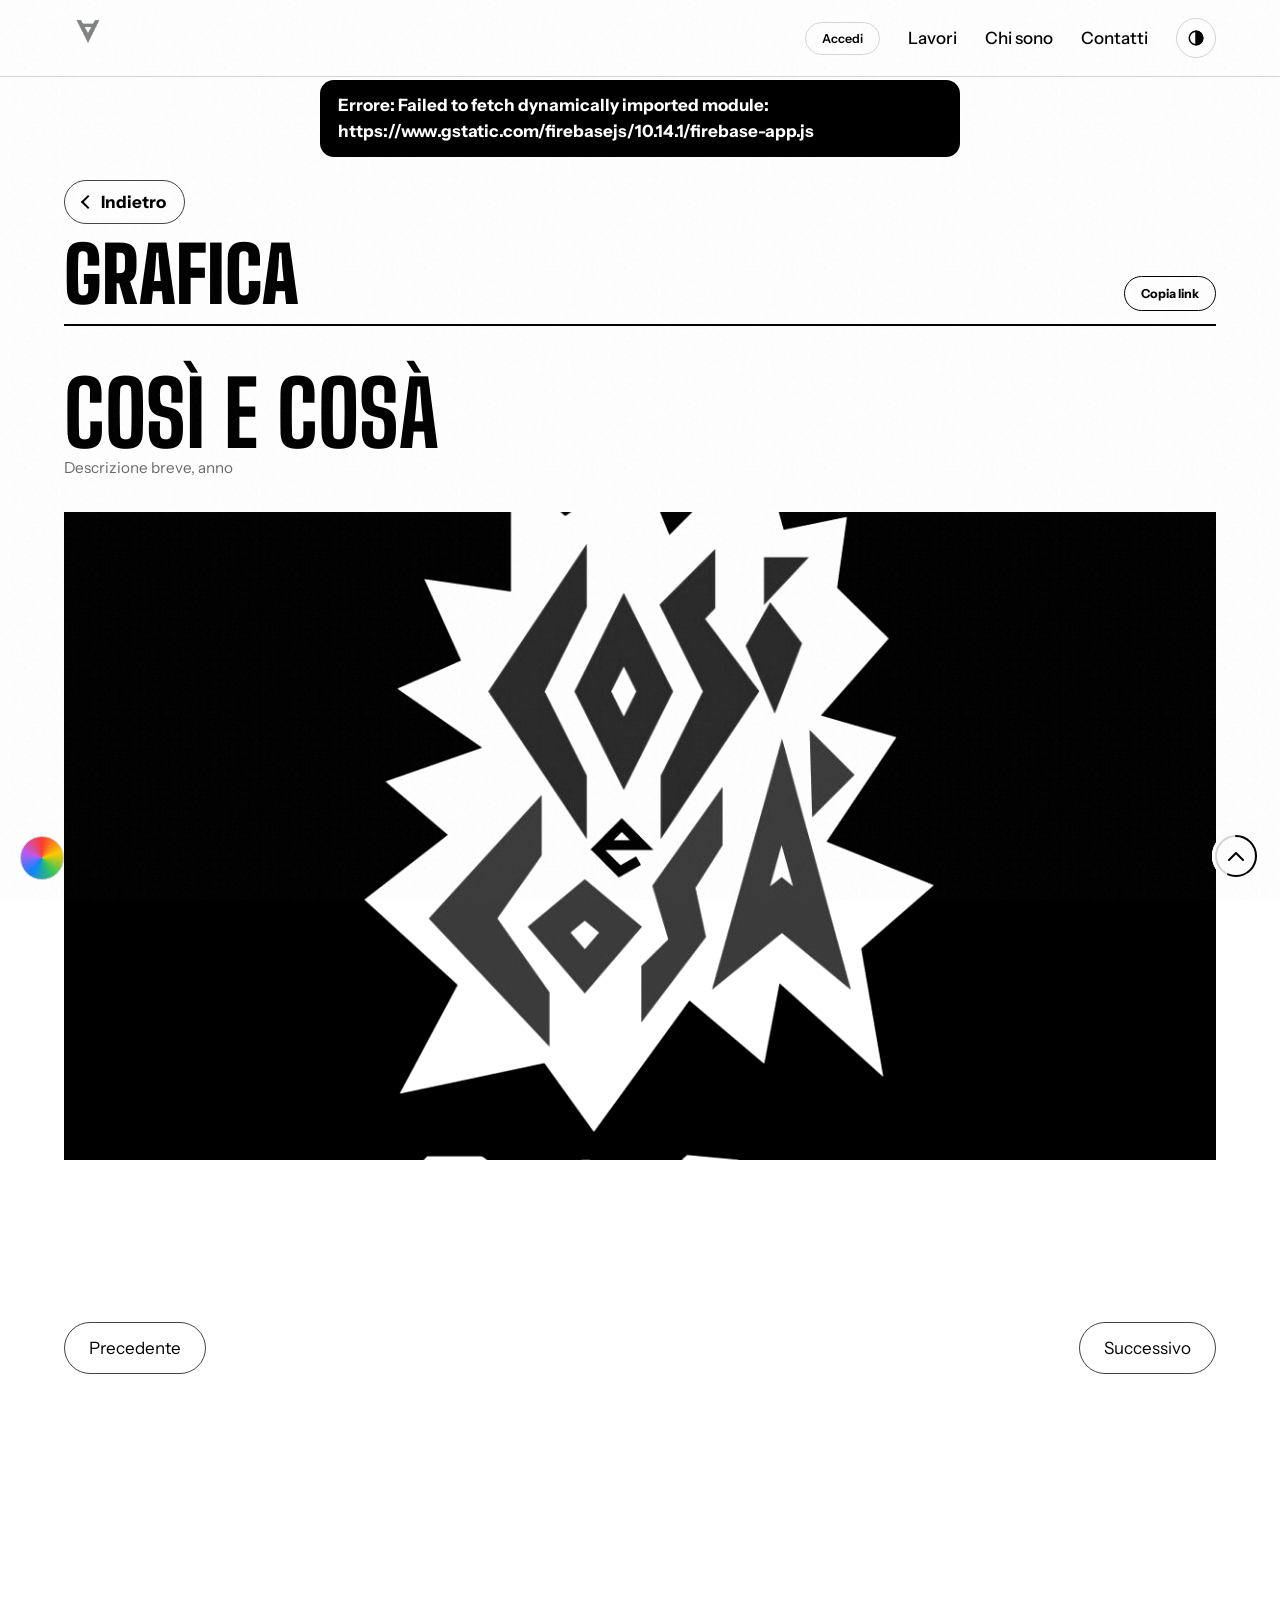
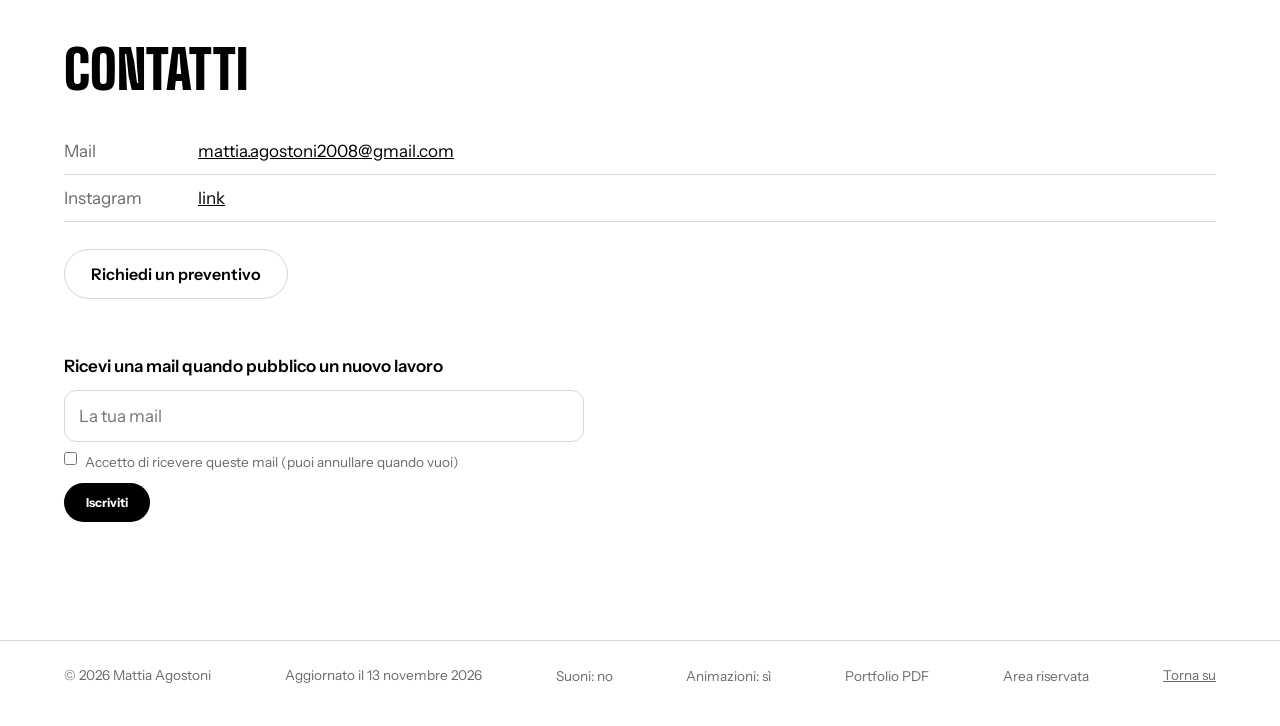
==== commit d449e6dd: "Aggiornamento portfolio" ====
--- a/p/cosi-e-cosa.html
+++ b/p/cosi-e-cosa.html
@@ -1 +1 @@
-<!DOCTYPE html><html lang="it"><head><meta charset="utf-8"><meta name="viewport" content="width=device-width,initial-scale=1"><title>COSì E COSà | Mattia Agostoni</title><meta name="description" content="Descrizione breve, anno"><link rel="canonical" href="https://mattia-agostoni.vercel.app/p/cosi-e-cosa.html"><meta property="og:type" content="article"><meta property="og:title" content="COSì E COSà"><meta property="og:description" content="Descrizione breve, anno"><meta property="og:url" content="https://mattia-agostoni.vercel.app/p/cosi-e-cosa.html"><meta property="og:image" content="https://mattia-agostoni.vercel.app/immagini/1794385702316-6.jpg"><meta name="twitter:card" content="summary_large_image"><link rel="stylesheet" href="/style.css"><script>location.replace("/#/Grafica/cosi-e-cosa")</script></head><body><main class="nf"><h1>COSì E COSà</h1><p>Descrizione breve, anno</p><img src="https://mattia-agostoni.vercel.app/immagini/1794385702316-6.jpg" alt="COSì E COSà" style="max-width:min(100%,900px)"><a class="nfb" href="/#/Grafica/cosi-e-cosa">Apri il progetto</a></main></body></html>+<!DOCTYPE html><html lang="it"><head><meta charset="utf-8"><meta name="viewport" content="width=device-width,initial-scale=1"><title>COSì E COSà | Mattia Agostoni</title><meta name="description" content="Descrizione breve, anno"><link rel="canonical" href="https://mattia-agostoni.vercel.app/p/cosi-e-cosa.html"><meta property="og:type" content="article"><meta property="og:title" content="COSì E COSà"><meta property="og:description" content="Descrizione breve, anno"><meta property="og:url" content="https://mattia-agostoni.vercel.app/p/cosi-e-cosa.html"><meta property="og:image" content="https://mattia-agostoni.vercel.app/immagini/1794607280343-6.jpg"><meta name="twitter:card" content="summary_large_image"><link rel="stylesheet" href="/style.css"><script>location.replace("/#/Grafica/cosi-e-cosa")</script></head><body><main class="nf"><h1>COSì E COSà</h1><p>Descrizione breve, anno</p><img src="https://mattia-agostoni.vercel.app/immagini/1794607280343-6.jpg" alt="COSì E COSà" style="max-width:min(100%,900px)"><a class="nfb" href="/#/Grafica/cosi-e-cosa">Apri il progetto</a></main></body></html>
--- a/style.css
+++ b/style.css
@@ -689,3 +689,94 @@
 }
 #fw,#cw{grid-template-columns:repeat(auto-fill,minmax(min(100%,280px),340px))}
 #bar button b,#bar summary b{color:inherit;font-size:inherit;padding:0}
+
+/* ===== v7 ===== */
+#cu{opacity:0;transition:opacity .3s,width .3s,height .3s}
+#cu.on{opacity:1}
+@media(pointer:coarse),(hover:none){#cu,#fp{display:none!important}}
+
+/* accesso, social, richieste */
+.nav .acc{background:none;color:inherit;border:1px solid var(--l);padding:8px 16px;font-weight:600;border-radius:99px}
+.nav .acc:hover{background:var(--w);color:var(--k)}
+.afm{display:grid;gap:10px}
+#ovp input[type=email],#ovp input[type=password]{width:100%;background:#000;color:#fff;border:1px solid #444;border-radius:12px;padding:12px 14px;font:inherit}
+.pillb.alt{background:none;color:#fff;border:1px solid #444}
+.pillb.alt:hover{background:#222}
+.lnk{background:none!important;color:#fff!important;text-decoration:underline;padding:0!important;font-weight:500!important}
+.ovr.col2{flex-wrap:wrap}
+.ovr.col2>span{flex:1 1 100%}
+#ovp.wide{width:min(94vw,900px)}
+.jf{position:relative;display:block;margin:10px 0}
+.jf[data-act=jfc]{cursor:crosshair}
+.jf img{width:100%;display:block;border-radius:10px}
+.pin{position:absolute;transform:translate(-50%,-50%);width:26px;height:26px;border-radius:50%;background:#ff3b30;color:#fff;font:700 .75rem 'Instrument Sans',sans-serif;display:grid;place-items:center;font-style:normal}
+.pin.ok{background:#34c759}
+.notes{margin:12px 0;color:#ccc;list-style:disc;padding-left:18px;display:grid;gap:6px}
+#soc{display:none}
+body.pj #soc{display:block;margin-top:6vh;max-width:760px}
+.soc-t{font:700 .8rem 'Instrument Sans',sans-serif;letter-spacing:.14em;text-transform:uppercase;color:var(--g);margin-bottom:14px}
+.srow{display:flex;gap:10px;flex-wrap:wrap}
+.lkb{background:none;color:inherit;border:1px solid var(--l);padding:10px 18px;font-weight:600}
+.lkb.on{background:var(--w);color:var(--k)}
+#cml{margin:22px 0}
+#cml li{border-bottom:1px solid var(--l);padding:14px 0}
+#cml p{margin-top:4px;color:var(--g)}
+#cmf{display:grid;gap:10px;justify-items:start}
+#cmf textarea{width:100%;background:none;color:inherit;border:1px solid var(--l);border-radius:12px;padding:12px 14px;font:inherit}
+#cmf .pillb{margin-top:0}
+.nlf{display:none}
+html.nl .nlf{display:grid;gap:10px;max-width:520px;margin:6vh 0 0}
+.nlf p{font-weight:600}
+.nlf input[type=email]{background:none;color:inherit;border:1px solid var(--l);border-radius:12px;padding:12px 14px;font:inherit}
+.nlf label{display:flex;gap:8px;align-items:flex-start;font-size:.85rem;color:var(--g)}
+.nlf button{justify-self:start;background:var(--w);color:var(--k);padding:12px 22px;font-weight:700}
+#calb{margin:0 0 6vh;text-decoration:none}
+.reqb{margin-top:3vh}
+
+/* palette */
+#pl{position:fixed;left:20px;bottom:20px;z-index:30;display:flex;align-items:center;gap:8px}
+.plb{width:44px;height:44px;border-radius:50%;padding:0;border:1px solid var(--l);background:conic-gradient(#ff3b30,#ffcc00,#34c759,#0a84ff,#bf5af2,#ff3b30);transition:transform .6s cubic-bezier(.34,1.56,.64,1)}
+#pl.open .plb{transform:rotate(180deg) scale(.9)}
+.pls{display:flex;gap:6px;max-width:0;overflow:hidden;opacity:0;transition:max-width .7s cubic-bezier(.34,1.56,.64,1),opacity .3s}
+#pl.open .pls{max-width:260px;opacity:1}
+.sw0{width:26px;height:26px;border-radius:50%;padding:0;border:1px solid rgba(127,127,127,.5);flex:none}
+.o{-webkit-text-stroke-color:var(--ac)}
+.sh::after{background:var(--ac)}
+.rot .rw{color:var(--ac)}
+.mail:hover{-webkit-text-stroke-color:var(--ac)}
+#cats li:hover a{-webkit-text-stroke-color:var(--ac)}
+.fi:hover b,.mi:hover b{color:var(--ac)}
+
+/* prova il tuo testo */
+#tf:not(:has(li)){display:none}
+body.edit #tf{display:block!important}
+body.pg #tf{display:none!important}
+#tfi{width:100%;background:none;color:inherit;border:0;border-bottom:1px solid var(--l);font:inherit;font-size:1.2rem;padding:12px 0;margin-bottom:20px}
+#tfl{display:flex;flex-wrap:wrap;gap:10px}
+#tfl li{display:inline-flex;align-items:center;gap:8px;padding:10px 18px;border:1px solid var(--l);border-radius:99px;cursor:pointer;font-weight:500}
+#tfl li.on{background:var(--w);color:var(--k)}
+.tfp{font-size:clamp(2.5rem,8vw,7rem);line-height:1.05;margin-top:24px;word-break:break-word}
+
+/* racconto a scorrimento, 3D, capitoli, progetto del giorno, prima/dopo video */
+#stk{display:none}
+@media(min-width:821px){
+  body:not(.edit) .card[data-story]{display:block!important}
+  body:not(.edit) .card[data-story] #stk{display:block;position:sticky;top:90px;float:left;width:48%;height:calc(100vh - 120px);overflow:hidden}
+  body:not(.edit) .card[data-story] #stk img{width:100%;height:100%;object-fit:cover;transition:opacity .3s}
+  body:not(.edit) .card[data-story] .media{display:none}
+  body:not(.edit) .card[data-story] .meta,body:not(.edit) .card[data-story] .det,body:not(.edit) .card[data-story] .gal{margin-left:52%;max-width:none}
+  body:not(.edit) .card[data-story] .blk[data-t=i] .bp,body:not(.edit) .card[data-story] .blk[data-t=i2] .bp{opacity:0;min-height:60vh}
+  body:not(.edit) .card[data-story] .blk[data-t=i2] .bp+.bp{display:none}
+}
+#d3{position:absolute;right:5vw;top:15vh;width:min(24vw,300px);aspect-ratio:1;perspective:900px;pointer-events:none;z-index:-1}
+.d3i{display:block;position:absolute;inset:0;transform-style:preserve-3d;transform:rotateX(var(--rx3,0deg)) rotateY(var(--ry3,0deg));transition:transform .15s}
+.d3i img{position:absolute;inset:0;width:100%;height:100%;object-fit:contain}
+#chp{display:flex;flex-wrap:wrap;gap:8px;margin-top:2.5vh}
+#chp:empty{display:none}
+.chip{background:none;color:inherit;border:1px solid var(--l);padding:8px 16px;font-size:.85rem}
+.chip:hover{background:var(--w);color:var(--k)}
+#pdg:has(#pdw:empty){display:none}
+body.pg #pdg{display:none}
+#pdw{max-width:340px}
+.vba{display:block;position:relative;aspect-ratio:16/9;overflow:hidden}
+.vba video{position:absolute;inset:0;width:100%;height:100%;object-fit:cover}
